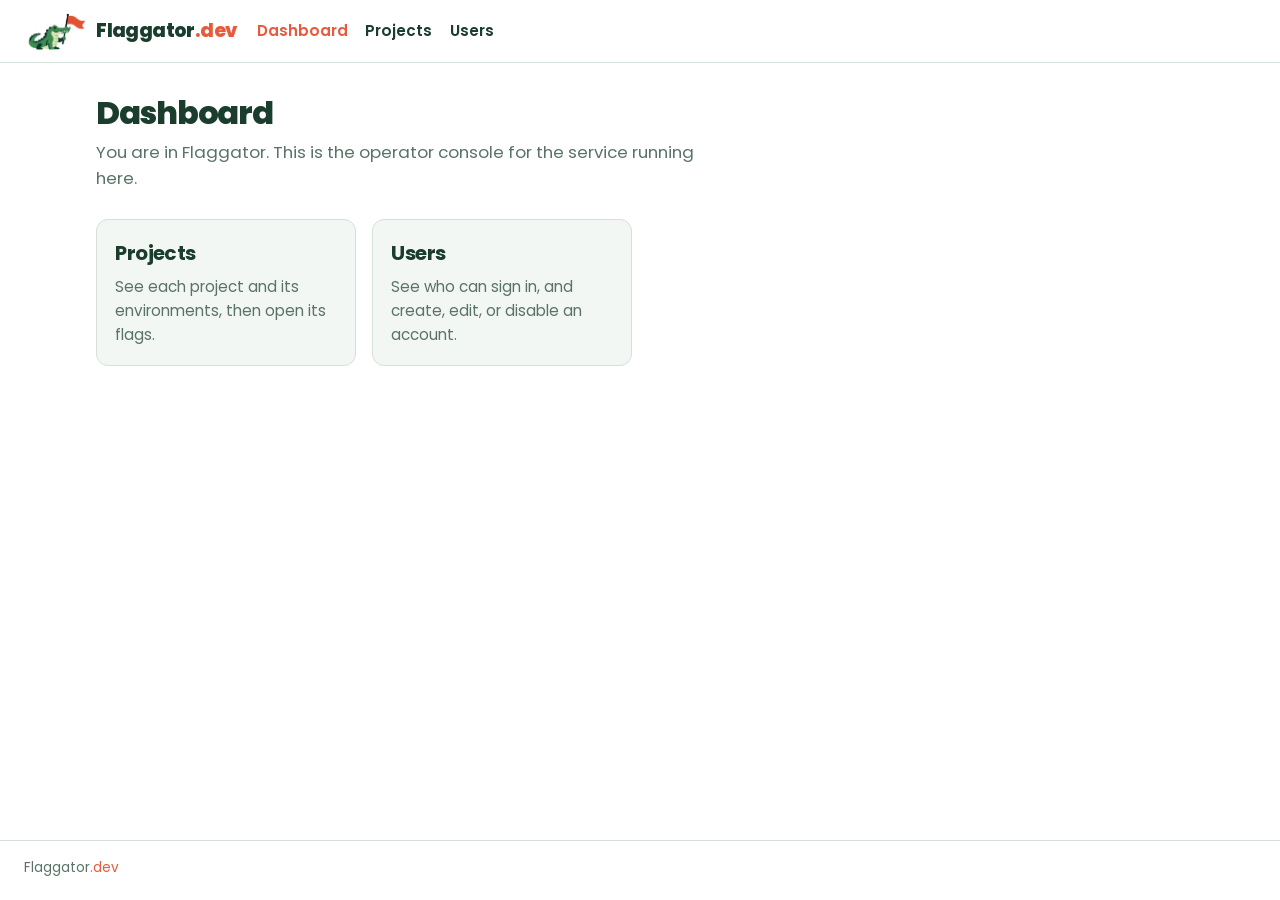
==== ui/index.html @ 4c6d63c6 "start working on the console GUI" ====
<!DOCTYPE html>
<html lang="en">
<head>
  <meta charset="utf-8">
  <meta name="viewport" content="width=device-width, initial-scale=1">
  <title>Flaggator.dev — Dashboard</title>
  <link rel="preconnect" href="https://fonts.googleapis.com">
  <link rel="preconnect" href="https://fonts.gstatic.com" crossorigin>
  <link href="https://fonts.googleapis.com/css2?family=IBM+Plex+Mono:wght@400;600&family=Poppins:wght@400;500;600;700;800&display=swap" rel="stylesheet">
  <link rel="stylesheet" href="styles.css">
</head>
<body data-page="dashboard">
  <div id="shell-header"></div>
  <main class="page">
    <h1>Dashboard</h1>
    <p class="lede">You are in Flaggator. This is the operator console for the service running here.</p>
    <div class="cards">
      <a class="entry" href="projects.html">
        <h2>Projects</h2>
        <p>See each project and its environments, then open its flags.</p>
      </a>
      <a class="entry" href="users.html">
        <h2>Users</h2>
        <p>See who can sign in, and create, edit, or disable an account.</p>
      </a>
    </div>
  </main>
  <div id="shell-footer"></div>
  <script type="module" src="shell.js"></script>
</body>
</html>
---- ui/styles.css ----
/* Shared console tokens, copied from the flaggator.dev site. */

:root {
  --bg: #ffffff;
  --ink: #1a3d2e;
  --muted: #5a7366;
  --line: #d5e0d9;
  --card: #f3f7f4;
  --red: #e85a3c;
  --green-mid: #2d6b4f;
  --sans: "Poppins", system-ui, sans-serif;
  --mono: "IBM Plex Mono", ui-monospace, Menlo, Consolas, monospace;
}

* { box-sizing: border-box; }

[hidden] { display: none !important; }

body {
  margin: 0;
  background: var(--bg);
  color: var(--ink);
  font-family: var(--sans);
  font-size: 1.05rem;
  line-height: 1.55;
}

body:not(.login-page) {
  min-height: 100vh;
  display: flex;
  flex-direction: column;
}

body:not(.login-page) .page { flex: 1; }

:focus-visible {
  outline: 2px solid var(--red);
  outline-offset: 3px;
}

/* The sign-in page is the one screen without the shared header and footer. */

.login-page {
  min-height: 100vh;
  display: flex;
  align-items: center;
  justify-content: center;
  padding: 2rem 1.25rem;
}

.login {
  width: min(22rem, 100%);
  display: flex;
  flex-direction: column;
  align-items: center;
}

.login-logo {
  width: min(16rem, 78vw);
  height: auto;
  display: block;
}

.login-brand {
  margin: 0.35rem 0 0;
  font-weight: 800;
  font-size: 1.85rem;
  letter-spacing: -0.04em;
  line-height: 1;
}

.login-brand span { color: var(--red); }

.login-card {
  width: 100%;
  margin-top: 1.6rem;
  padding: 1.15rem 1.15rem 1.25rem;
  background: var(--card);
  border: 1px solid var(--line);
  border-radius: 0.75rem;
}

.login-card label {
  display: block;
  margin-top: 0.85rem;
  font-family: var(--mono);
  font-size: 0.72rem;
  font-weight: 600;
  letter-spacing: 0.04em;
  text-transform: uppercase;
  color: var(--muted);
}

.login-card label:first-of-type { margin-top: 0; }

.login-card input {
  display: block;
  width: 100%;
  margin-top: 0.35rem;
  padding: 0.65rem 0.75rem;
  border: 1px solid var(--line);
  border-radius: 0.55rem;
  background: var(--bg);
  color: var(--ink);
  font-family: var(--sans);
  font-size: 1rem;
}

.login-card button {
  display: block;
  width: 100%;
  margin-top: 1.15rem;
  padding: 0.72rem 1.1rem;
  border: 0;
  border-radius: 0.55rem;
  background: var(--ink);
  color: #fff;
  font-family: var(--sans);
  font-weight: 700;
  font-size: 0.92rem;
  cursor: pointer;
}

.login-card button:hover { background: var(--red); }

.login-card button:disabled {
  opacity: 0.6;
  cursor: default;
}

.login-message {
  margin: 0.85rem 0 0;
  font-size: 0.92rem;
  color: var(--green-mid);
}

.login-message:empty { display: none; }

.login-message.is-error { color: var(--red); }

/* Pages after sign-in share the top bar drawn by shell.js. */

.topbar {
  display: flex;
  align-items: center;
  gap: 1.25rem;
  padding: 0.75rem 1.5rem;
  border-bottom: 1px solid var(--line);
}

.brand {
  display: flex;
  align-items: center;
  gap: 0.55rem;
  color: var(--ink);
  font-weight: 800;
  font-size: 1.2rem;
  letter-spacing: -0.03em;
  text-decoration: none;
  line-height: 1;
}

.brand img {
  height: 2.35rem;
  width: auto;
  display: block;
}

.tld { color: var(--red); }

.nav {
  display: flex;
  align-items: center;
  gap: 0.35rem 1.1rem;
  flex-wrap: wrap;
}

.nav a {
  color: var(--ink);
  font-weight: 600;
  font-size: 0.95rem;
  text-decoration: none;
}

.nav a[aria-current="page"] { color: var(--red); }

.who {
  margin: 0 0 0 auto;
  font-family: var(--mono);
  font-size: 0.78rem;
  color: var(--muted);
}

.page {
  width: min(68rem, calc(100% - 2.5rem));
  margin: 0 auto;
  padding: 2rem 0 3rem;
}

.page.wide { width: calc(100% - 2.5rem); }

@media (min-width: 801px) {
  .page.wide { width: 80%; }
}

.page h1 {
  margin: 0;
  font-size: 2rem;
  font-weight: 800;
  letter-spacing: -0.04em;
  line-height: 1.1;
}

.lede {
  max-width: 40rem;
  margin: 0.6rem 0 0;
  color: var(--muted);
}

.cards {
  display: grid;
  grid-template-columns: repeat(auto-fill, minmax(16rem, 1fr));
  gap: 1rem;
  margin-top: 1.75rem;
}

.entry {
  display: block;
  padding: 1.1rem 1.15rem 1.2rem;
  background: var(--card);
  border: 1px solid var(--line);
  border-radius: 0.75rem;
  color: inherit;
  text-decoration: none;
}

.entry:hover { border-color: var(--red); }

.entry h2 {
  margin: 0;
  font-size: 1.25rem;
  letter-spacing: -0.03em;
}

.entry p {
  margin: 0.4rem 0 0;
  color: var(--muted);
  font-size: 0.95rem;
}

.users,
.projects {
  margin-top: 2rem;
}

.creator {
  background: var(--card);
  border: 1px solid var(--line);
  border-radius: 0.75rem;
}

.creator summary {
  padding: 0.8rem 1rem;
  font-weight: 700;
  cursor: pointer;
  list-style: none;
}

.creator summary::-webkit-details-marker { display: none; }

.creator summary::before {
  content: "+";
  display: inline-block;
  width: 1.1rem;
  color: var(--red);
}

.creator[open] summary::before { content: "–"; }

.creator form { padding: 0.2rem 1rem 1.1rem; }

.creator-grid {
  display: grid;
  grid-template-columns: repeat(3, minmax(0, 1fr));
  gap: 0.85rem 1rem;
}

.creator .checks {
  display: flex;
  flex-wrap: wrap;
  gap: 0.35rem 1.15rem;
  margin-top: 0.85rem;
}

.finder {
  display: flex;
  align-items: center;
  gap: 0.6rem;
  margin-top: 1.75rem;
}

.finder input {
  flex: 1;
  min-width: 0;
  padding: 0.6rem 0.7rem;
  border: 1px solid var(--line);
  border-radius: 0.55rem;
  background: var(--bg);
  color: var(--ink);
  font-family: var(--sans);
  font-size: 1rem;
}

.users .panel,
.projects .panel { margin-top: 1.75rem; }

.projects .creator-grid { grid-template-columns: repeat(2, minmax(0, 1fr)); }

.env-row {
  display: grid;
  grid-template-columns: minmax(0, 1fr) minmax(0, 1fr) auto auto;
  gap: 0.6rem 0.85rem;
  align-items: end;
  margin-top: 0.35rem;
}

.env-row .button { margin-top: 0; }

.panel {
  background: var(--card);
  border: 1px solid var(--line);
  border-radius: 0.75rem;
  padding: 0.4rem 0.9rem 0.6rem;
  overflow-x: auto;
}

.panel h2,
.editor h2 {
  margin: 0;
  font-size: 1.05rem;
  letter-spacing: -0.02em;
}

.users table,
.projects table {
  width: 100%;
  border-collapse: collapse;
}

.users th,
.projects th {
  padding: 0.7rem 0.45rem;
  font-family: var(--mono);
  font-size: 0.68rem;
  font-weight: 600;
  letter-spacing: 0.04em;
  text-transform: uppercase;
  text-align: left;
  color: var(--muted);
}

.users td,
.projects td {
  padding: 0.75rem 0.45rem;
  border-top: 1px solid var(--line);
  vertical-align: top;
}

.users td.email,
.projects td.key {
  font-family: var(--mono);
  font-size: 0.82rem;
}

.roles {
  display: flex;
  flex-wrap: wrap;
  gap: 0.3rem;
}

.role {
  padding: 0.05rem 0.45rem;
  border: 1px solid var(--line);
  border-radius: 999px;
  background: var(--bg);
  font-family: var(--mono);
  font-size: 0.72rem;
}

.role.is-admin,
.role.is-protected { color: var(--red); border-color: var(--red); }

.status { font-size: 0.92rem; }

.users tr.is-disabled td {
  background: #e6e8e7;
  color: var(--muted);
}

.users tr.is-disabled .role {
  background: #f3f4f3;
  color: var(--muted);
  border-color: #d0d3d1;
}

.actions {
  display: flex;
  flex-wrap: wrap;
  gap: 0.35rem;
}

.button {
  padding: 0.45rem 0.7rem;
  border: 0;
  border-radius: 0.55rem;
  background: var(--ink);
  color: #fff;
  font-family: var(--sans);
  font-weight: 700;
  font-size: 0.82rem;
  cursor: pointer;
}

.button:hover { background: var(--red); }

.button.quiet {
  background: var(--bg);
  color: var(--ink);
  border: 1px solid var(--line);
}

.button.quiet:hover { border-color: var(--red); color: var(--red); background: var(--bg); }

a.button {
  display: inline-block;
  text-decoration: none;
}

.editor {
  padding: 1rem 1.05rem 1.15rem;
  background: var(--card);
  border: 1px solid var(--line);
  border-radius: 0.75rem;
}

.visually-hidden {
  position: absolute;
  width: 1px;
  height: 1px;
  padding: 0;
  margin: -1px;
  overflow: hidden;
  clip: rect(0, 0, 0, 0);
  white-space: nowrap;
  border: 0;
}

.editor .label,
.editor label {
  display: block;
  margin-top: 0.85rem;
  font-family: var(--mono);
  font-size: 0.72rem;
  font-weight: 600;
  letter-spacing: 0.04em;
  text-transform: uppercase;
  color: var(--muted);
}

.editor label.env-protected {
  display: flex;
  align-items: center;
  gap: 0.45rem;
  margin: 0 0 0.65rem;
  font-family: var(--sans);
  font-size: 0.95rem;
  font-weight: 500;
  letter-spacing: 0;
  text-transform: none;
  color: var(--ink);
}

.editor input:disabled {
  opacity: 0.55;
}

.checks label:has(input:disabled) {
  color: var(--muted);
}

.editor input[type="email"],
.editor input[type="text"],
.editor input[type="password"] {
  display: block;
  width: 100%;
  margin-top: 0.35rem;
  padding: 0.6rem 0.7rem;
  border: 1px solid var(--line);
  border-radius: 0.55rem;
  background: var(--bg);
  color: var(--ink);
  font-family: var(--sans);
  font-size: 1rem;
}

.hint {
  margin: 0.3rem 0 0;
  color: var(--muted);
  font-size: 0.82rem;
}

.checks { margin-top: 0.4rem; }

.checks label {
  display: flex;
  align-items: center;
  gap: 0.45rem;
  margin-top: 0.4rem;
  font-family: var(--sans);
  font-size: 0.95rem;
  font-weight: 500;
  letter-spacing: 0;
  text-transform: none;
  color: var(--ink);
}

.editor .button { margin-top: 1.1rem; }

.button:disabled {
  opacity: 0.45;
  cursor: default;
}

.button:disabled:hover { background: var(--ink); }

.button.quiet:disabled:hover {
  background: var(--bg);
  color: var(--ink);
  border-color: var(--line);
}

.pager {
  display: flex;
  align-items: center;
  justify-content: space-between;
  gap: 1rem;
  margin-top: 1.75rem;
}

.pager p {
  margin: 0;
  color: var(--muted);
  font-size: 0.88rem;
}

.footer {
  padding: 1rem 1.5rem 1.4rem;
  border-top: 1px solid var(--line);
  color: var(--muted);
  font-size: 0.85rem;
}

.footer p { margin: 0; }

@media (max-width: 800px) {
  .topbar { flex-wrap: wrap; }
  .who { margin-left: 0; }
  .creator-grid { grid-template-columns: 1fr; }
  .env-row { grid-template-columns: 1fr; }
  .finder { flex-wrap: wrap; }
  .pager { flex-wrap: wrap; }

  .users thead,
  .projects thead { display: none; }

  .users tr,
  .projects tr {
    display: block;
    padding: 0.85rem 0.15rem;
  }

  .users td,
  .projects td {
    display: block;
    padding: 0.15rem 0.45rem;
    border: 0;
  }

  .users td::before,
  .projects td::before {
    content: attr(data-label);
    display: block;
    margin-top: 0.45rem;
    font-family: var(--mono);
    font-size: 0.68rem;
    font-weight: 600;
    letter-spacing: 0.04em;
    text-transform: uppercase;
    color: var(--muted);
  }

  .users td.actions,
  .projects td.actions { margin-bottom: 0.35rem; }
}
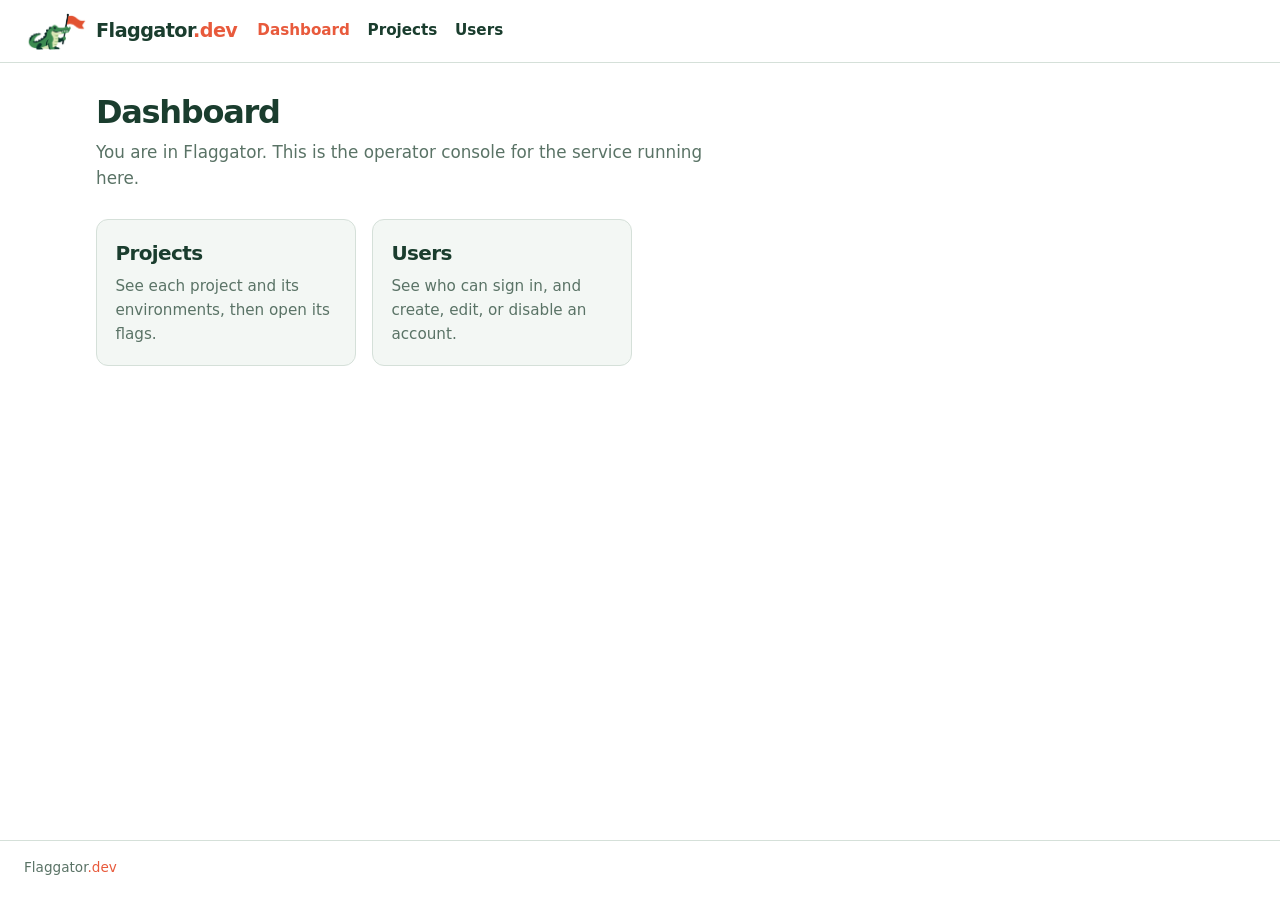
==== commit a35e93b3: "Send security headers on every response and stop loading remote fonts. The console was pulling style" ====
--- a/ui/index.html
+++ b/ui/index.html
@@ -4,9 +4,6 @@
   <meta charset="utf-8">
   <meta name="viewport" content="width=device-width, initial-scale=1">
   <title>Flaggator.dev — Dashboard</title>
-  <link rel="preconnect" href="https://fonts.googleapis.com">
-  <link rel="preconnect" href="https://fonts.gstatic.com" crossorigin>
-  <link href="https://fonts.googleapis.com/css2?family=IBM+Plex+Mono:wght@400;600&family=Poppins:wght@400;500;600;700;800&display=swap" rel="stylesheet">
   <link rel="stylesheet" href="styles.css">
 </head>
 <body data-page="dashboard">
--- a/ui/styles.css
+++ b/ui/styles.css
@@ -8,8 +8,8 @@
   --card: #f3f7f4;
   --red: #e85a3c;
   --green-mid: #2d6b4f;
-  --sans: "Poppins", system-ui, sans-serif;
-  --mono: "IBM Plex Mono", ui-monospace, Menlo, Consolas, monospace;
+  --sans: system-ui, sans-serif;
+  --mono: ui-monospace, Menlo, Consolas, monospace;
 }
 
 * { box-sizing: border-box; }
@@ -189,7 +189,12 @@
   font-family: var(--mono);
   font-size: 0.78rem;
   color: var(--muted);
-}
+  display: flex;
+  align-items: center;
+  gap: 0.75rem;
+}
+
+.who .button { margin: 0; }
 
 .page {
   width: min(68rem, calc(100% - 2.5rem));
